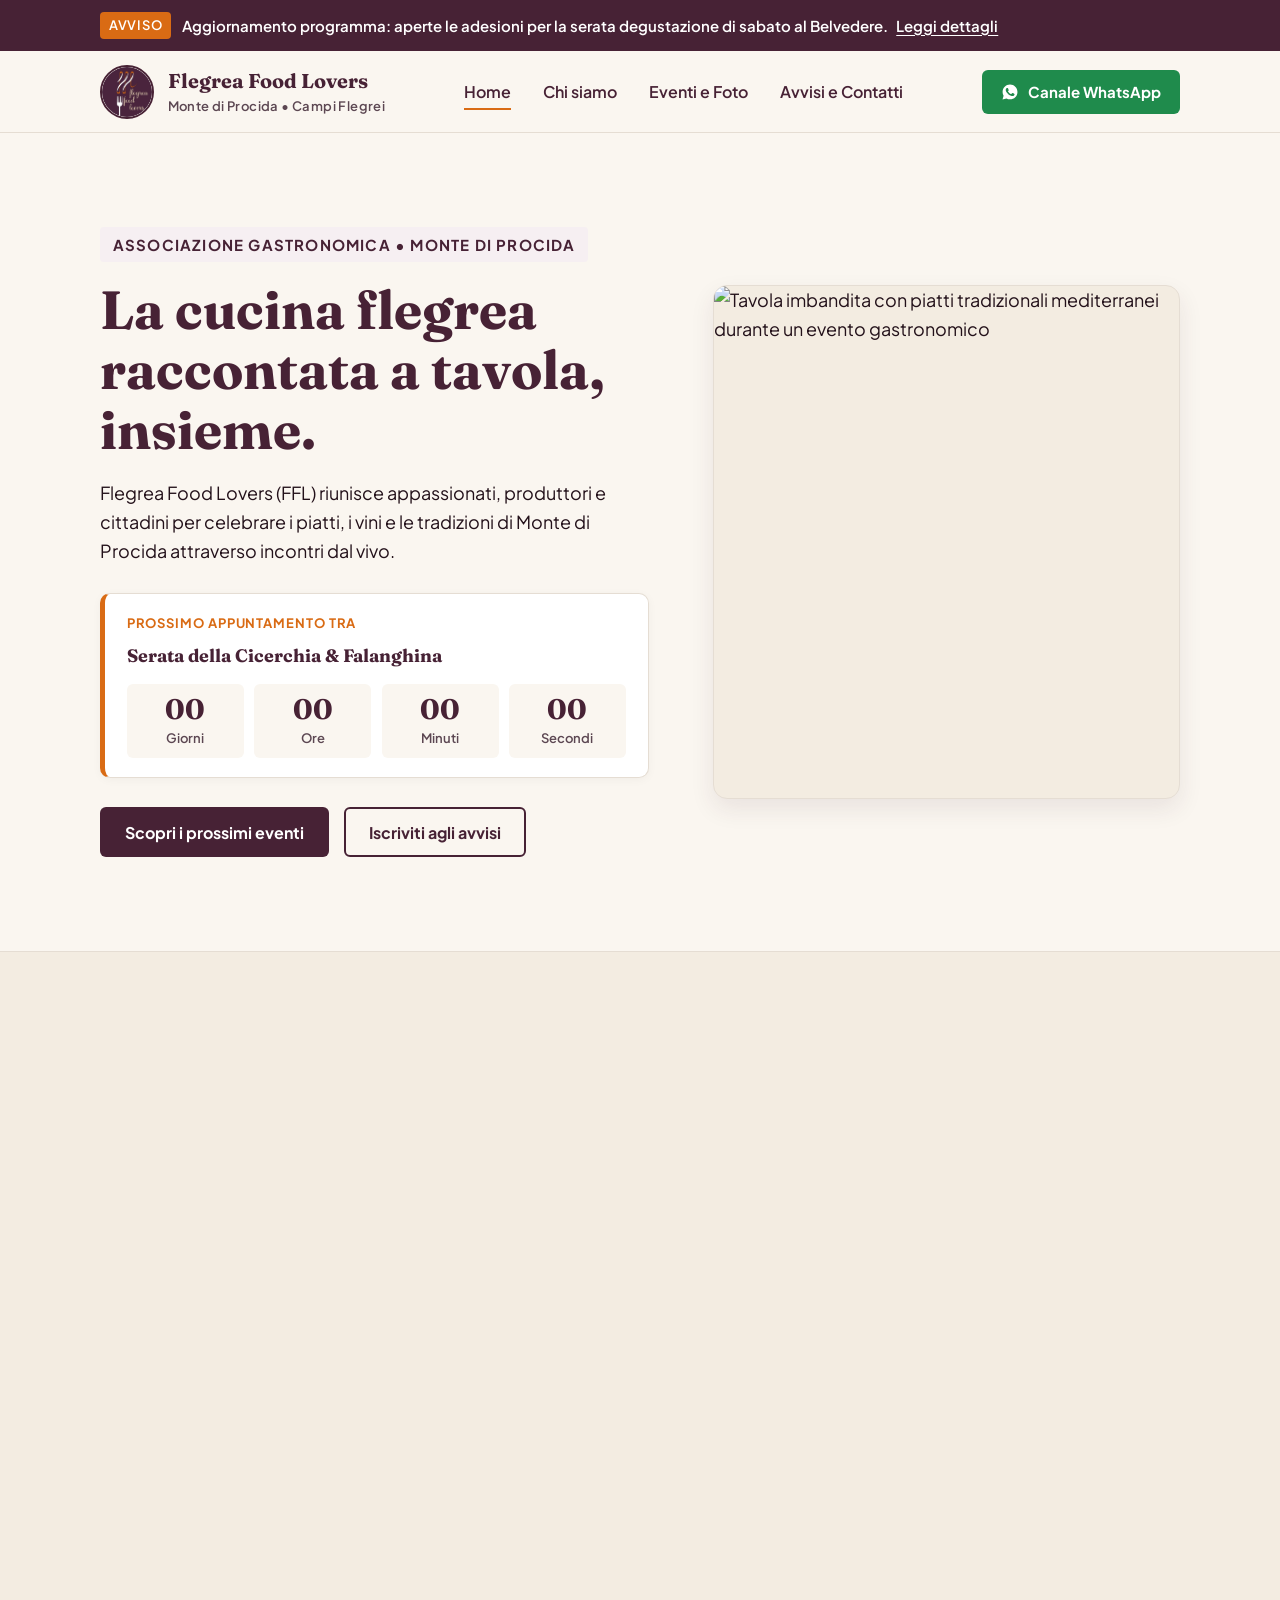
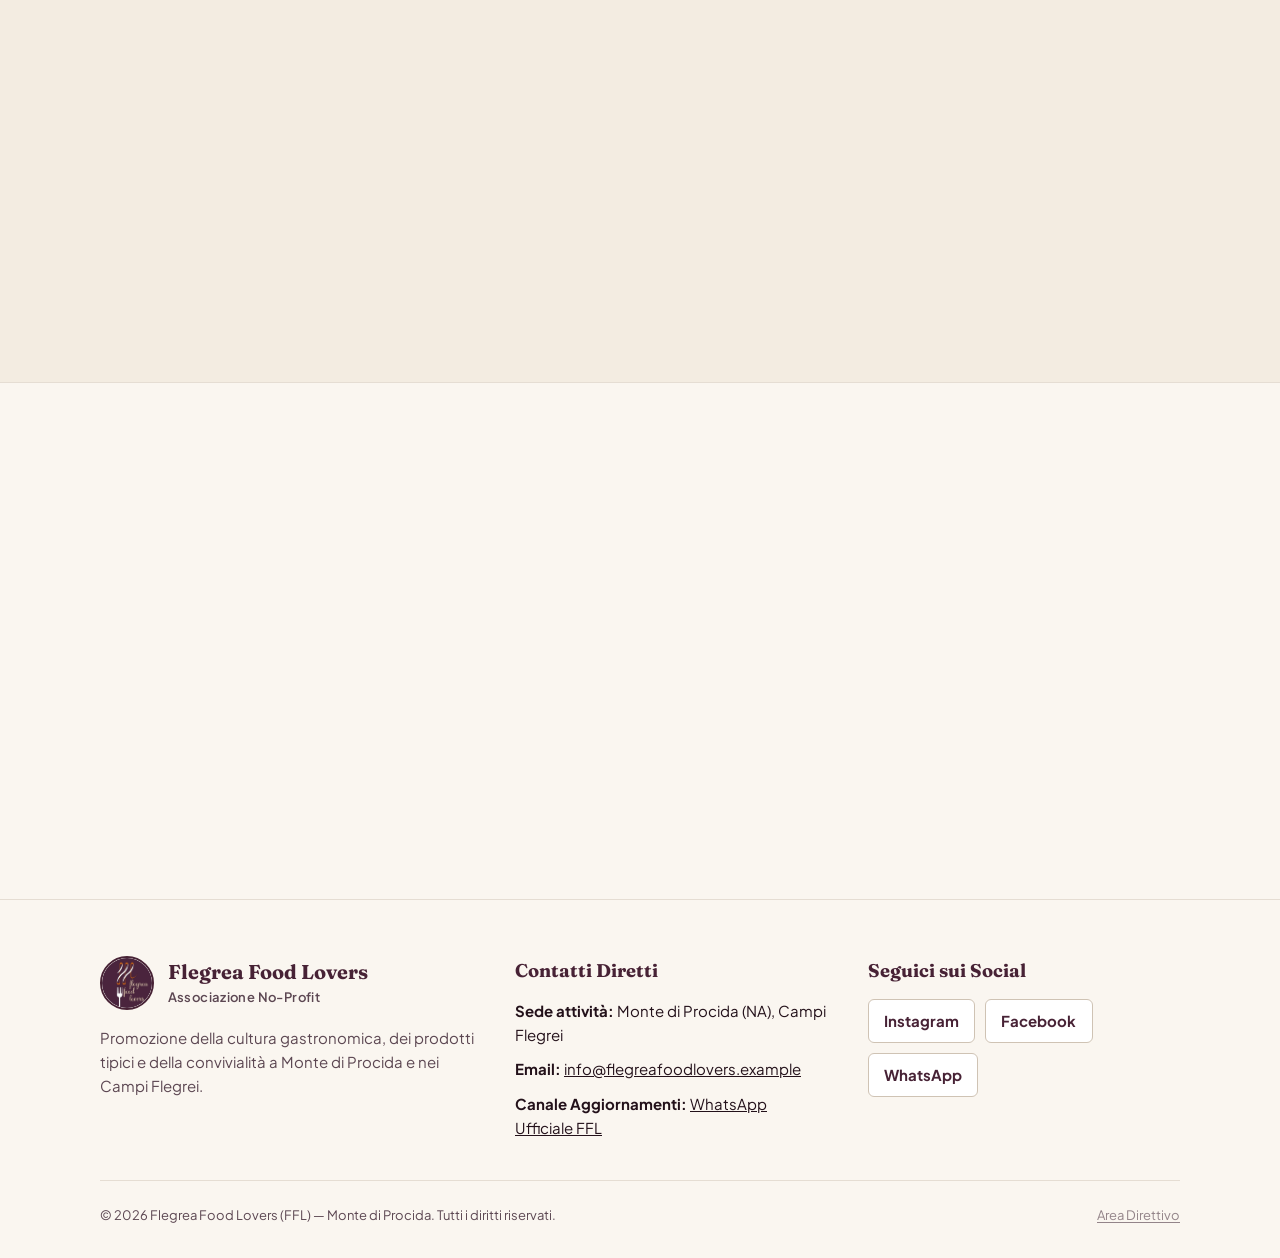
==== index.html @ 1c3123a7 "first commit" ====
<!DOCTYPE html>
<html lang="it">
<head>
  <meta charset="UTF-8">
  <meta name="viewport" content="width=device-width, initial-scale=1.0">
  <title>Flegrea Food Lovers (FFL) — Eventi e Sapori a Monte di Procida</title>
  <meta name="description" content="Associazione culturale e gastronomica Flegrea Food Lovers. Scopri i prossimi eventi, le degustazioni e gli incontri dedicati alla cucina dei Campi Flegrei a Monte di Procida.">

  <!-- Open Graph Meta Tags -->
  <meta property="og:type" content="website">
  <meta property="og:site_name" content="Flegrea Food Lovers">
  <meta property="og:title" content="Flegrea Food Lovers (FFL) — Eventi e Sapori a Monte di Procida">
  <meta property="og:description" content="Associazione culturale e gastronomica Flegrea Food Lovers. Scopri i prossimi eventi, le degustazioni e gli incontri dedicati alla cucina dei Campi Flegrei a Monte di Procida.">
  <meta property="og:image" content="assets/img/logo-ffl.png">

  <!-- Google Fonts: Fraunces (Titoli) + Plus Jakarta Sans (Testi e UI) -->
  <link rel="preconnect" href="https://fonts.googleapis.com">
  <link rel="preconnect" href="https://fonts.gstatic.com" crossorigin>
  <link href="https://fonts.googleapis.com/css2?family=Fraunces:opsz,wght@9..144,600;9..144,700&family=Plus+Jakarta+Sans:wght@400;500;600;700&display=swap" rel="stylesheet">

  <link rel="icon" type="image/png" href="assets/img/logo-ffl.png">
  <link rel="stylesheet" href="css/variables.css">
  <link rel="stylesheet" href="css/style.css">
</head>
<body>

  <!-- 1. BARRA AVVISI URGENTI (Mostrata dinamicamente se presente un avviso urgente) -->
  <div class="urgent-bar" id="urgentBanner" role="region" aria-label="Avviso importante">
    <div class="wrap urgent-bar__inner">
      <div class="urgent-bar__content">
        <span class="urgent-bar__badge">Avviso</span>
        <p id="urgentBannerText">
          Aggiornamento programma: aperte le adesioni per la serata degustazione di sabato al Belvedere.
          <a href="avvisi.html" class="urgent-bar__link">Leggi dettagli</a>
        </p>
      </div>
    </div>
  </div>

  <!-- 2. HEADER PRINCIPALE -->
  <header class="site-header">
    <div class="wrap site-header__inner">
      <a href="index.html" class="brand" aria-label="Torna alla home di Flegrea Food Lovers">
        <img
          src="assets/img/logo-ffl.png"
          alt="Logo Flegrea Food Lovers"
          class="brand__logo"
          onerror="this.style.display='none'"
        >
        <div>
          <span class="brand__name">Flegrea Food Lovers</span>
          <span class="brand__sub">Monte di Procida &bull; Campi Flegrei</span>
        </div>
      </a>

      <nav class="nav-desktop" aria-label="Navigazione principale">
        <a href="index.html" class="nav-link" aria-current="page">Home</a>
        <a href="chi-siamo.html" class="nav-link">Chi siamo</a>
        <a href="eventi.html" class="nav-link">Eventi e Foto</a>
        <a href="avvisi.html" class="nav-link">Avvisi e Contatti</a>
      </nav>

      <div class="header-actions">
        <a
          href="https://whatsapp.com/channel/"
          target="_blank"
          rel="noopener noreferrer"
          class="btn btn--whatsapp btn--sm"
        >
          <svg width="18" height="18" viewBox="0 0 24 24" fill="currentColor" aria-hidden="true">
            <path d="M12.04 2C6.58 2 2.13 6.45 2.13 11.91c0 1.75.46 3.45 1.32 4.95L2.05 22l5.25-1.38c1.45.79 3.08 1.21 4.74 1.21 5.46 0 9.91-4.45 9.91-9.91C21.95 6.45 17.5 2 12.04 2zm5.82 14.01c-.24.68-1.41 1.3-1.95 1.38-.5.08-1.13.11-1.82-.11-.42-.13-.96-.31-1.65-.61-2.9-1.25-4.79-4.17-4.94-4.36-.14-.19-1.18-1.57-1.18-3s.75-2.13 1.01-2.42c.27-.29.58-.36.78-.36.19 0 .39 0 .56.01.18.01.42-.07.66.5.24.58.82 2.01.89 2.15.07.15.12.32.02.51-.1.19-.14.32-.29.49-.14.17-.3.38-.43.51-.14.14-.29.3-.13.58.17.29.74 1.22 1.59 1.98 1.09.97 2.01 1.27 2.3 1.42.29.14.46.12.63-.07.17-.19.72-.84.91-1.13.19-.29.39-.24.65-.14.27.1 1.69.8 1.98.94.29.14.48.22.55.34.07.12.07.69-.17 1.37z"/>
          </svg>
          <span>Canale WhatsApp</span>
        </a>

        <button
          type="button"
          class="menu-toggle"
          id="menuToggle"
          aria-label="Apri menu di navigazione"
          aria-expanded="false"
          aria-controls="mobileDrawer"
        >
          <svg width="24" height="24" viewBox="0 0 24 24" fill="none" stroke="currentColor" stroke-width="2.2" stroke-linecap="round" aria-hidden="true">
            <line x1="4" y1="6" x2="20" y2="6"></line>
            <line x1="4" y1="12" x2="20" y2="12"></line>
            <line x1="4" y1="18" x2="20" y2="18"></line>
          </svg>
        </button>
      </div>
    </div>

    <!-- Menu mobile espandibile -->
    <div class="mobile-drawer" id="mobileDrawer">
      <ul class="mobile-drawer__list">
        <li><a href="index.html" class="mobile-drawer__link">Home</a></li>
        <li><a href="chi-siamo.html" class="mobile-drawer__link">Chi siamo</a></li>
        <li><a href="eventi.html" class="mobile-drawer__link">Eventi e Foto</a></li>
        <li><a href="avvisi.html" class="mobile-drawer__link">Avvisi e Contatti</a></li>
      </ul>
      <a
        href="https://whatsapp.com/channel/"
        target="_blank"
        rel="noopener noreferrer"
        class="btn btn--whatsapp"
        style="width: 100%;"
      >
        <span>Unisciti al Canale WhatsApp</span>
      </a>
    </div>
  </header>

  <main>
    <!-- 3. HERO SECTION (Una sezione per schermata) -->
    <section class="hero">
      <div class="wrap hero__grid">
        <div class="hero-enter">
          <span class="hero__eyebrow">Associazione Gastronomica &bull; Monte di Procida</span>
          <h1 class="hero__title">La cucina flegrea raccontata a tavola, insieme.</h1>
          <p class="hero__lead">
            Flegrea Food Lovers (FFL) riunisce appassionati, produttori e cittadini per celebrare i piatti, i vini e le tradizioni di Monte di Procida attraverso incontri dal vivo.
          </p>

          <!-- Box Countdown Dinamico -->
          <div class="countdown-box" aria-live="polite">
            <div class="countdown-box__header">
              <span class="countdown-box__label">Prossimo appuntamento tra</span>
              <span class="countdown-box__event-name" id="countdownEventTitle">Serata della Cicerchia &amp; Falanghina</span>
            </div>
            <div class="countdown-timer" id="countdownTimer" data-target="2026-12-12T20:00:00">
              <div class="countdown-unit">
                <span class="countdown-unit__value" id="cdDays">00</span>
                <span class="countdown-unit__name">Giorni</span>
              </div>
              <div class="countdown-unit">
                <span class="countdown-unit__value" id="cdHours">00</span>
                <span class="countdown-unit__name">Ore</span>
              </div>
              <div class="countdown-unit">
                <span class="countdown-unit__value" id="cdMinutes">00</span>
                <span class="countdown-unit__name">Minuti</span>
              </div>
              <div class="countdown-unit">
                <span class="countdown-unit__value" id="cdSeconds">00</span>
                <span class="countdown-unit__name">Secondi</span>
              </div>
            </div>
          </div>

          <div class="hero__actions">
            <a href="#prossimi-eventi" class="btn btn--primary">
              <span>Scopri i prossimi eventi</span>
            </a>
            <a href="avvisi.html#newsletter" class="btn btn--secondary">
              <span>Iscriviti agli avvisi</span>
            </a>
          </div>
        </div>

        <div class="hero__media hero-enter">
          <img
            src="https://images.unsplash.com/photo-1555939594-58d7cb561ad1?auto=format&fit=crop&w=1000&q=80"
            alt="Tavola imbandita con piatti tradizionali mediterranei durante un evento gastronomico"
          >
        </div>
      </div>
    </section>

    <!-- 4. PROSSIMI EVENTI (ULTIMI 2 EVENTI) -->
    <section class="section section--alt" id="prossimi-eventi">
      <div class="wrap reveal">
        <div class="section__header">
          <div>
            <h2 class="section__title">Prossimi Eventi in Programma</h2>
            <p class="section__subtitle">
              I prossimi appuntamenti confermati a Monte di Procida. Puoi salvare ogni data direttamente nel tuo calendario.
            </p>
          </div>
          <a href="eventi.html" class="btn btn--secondary btn--sm">
            <span>Vedi tutti gli eventi</span>
          </a>
        </div>

        <div class="events-grid" id="upcomingEventsContainer">
          <!-- Card Evento 1 (Dati demo, poi popolati da Firebase) -->
          <article class="event-card">
            <div class="event-card__media">
              <img
                src="https://images.unsplash.com/photo-1510812431401-41d2bd2722f3?auto=format&fit=crop&w=900&q=80"
                alt="Calici di vino bianco locale durante una degustazione serale"
                loading="lazy"
              >
            </div>
            <div class="event-card__body">
              <div class="event-card__meta">
                <span class="event-badge">Degustazione</span>
                <time class="event-date" datetime="2026-12-12T20:00">Sabato 12 Dicembre &bull; Ore 20:00</time>
              </div>
              <h3 class="event-card__title">Serata della Cicerchia &amp; Falanghina</h3>
              <p class="event-card__location">
                <span>Luogo: Belvedere di Monte di Procida</span>
              </p>
              <p class="event-card__desc">
                Percorso dedicato ai legumi antichi dei Campi Flegrei abbinati ai vini delle cantine locali, con racconto dei produttori del territorio.
              </p>
              <div class="event-card__actions">
                <a
                  href="https://maps.google.com/?q=Belvedere+Monte+di+Procida"
                  target="_blank"
                  rel="noopener noreferrer"
                  class="btn btn--secondary btn--sm"
                >
                  <span>Apri su Google Maps</span>
                </a>
                <button
                  type="button"
                  class="btn btn--primary btn--sm js-download-ics"
                  data-title="Serata della Cicerchia & Falanghina — FFL"
                  data-start="2026-12-12T20:00:00"
                  data-end="2026-12-12T23:30:00"
                  data-location="Belvedere di Monte di Procida"
                  data-desc="Evento gastronomico a cura di Flegrea Food Lovers."
                >
                  <span>Salva nel calendario</span>
                </button>
              </div>
            </div>
          </article>

          <!-- Card Evento 2 -->
          <article class="event-card">
            <div class="event-card__media">
              <img
                src="https://images.unsplash.com/photo-1509440159596-0249088772ff?auto=format&fit=crop&w=900&q=80"
                alt="Pane casereccio appena sfornato e prodotti da forno artigianali"
                loading="lazy"
              >
            </div>
            <div class="event-card__body">
              <div class="event-card__meta">
                <span class="event-badge">Incontro</span>
                <time class="event-date" datetime="2026-12-20T11:00">Domenica 20 Dicembre &bull; Ore 11:00</time>
              </div>
              <h3 class="event-card__title">Passeggiata del Gusto ad Acquamorta</h3>
              <p class="event-card__location">
                <span>Luogo: Marina di Acquamorta, Monte di Procida</span>
              </p>
              <p class="event-card__desc">
                Mattinata sul mare tra pescato locale, pane cafone e dolci della tradizione natalizia flegrea in compagnia dei soci FFL.
              </p>
              <div class="event-card__actions">
                <a
                  href="https://maps.google.com/?q=Marina+di+Acquamorta+Monte+di+Procida"
                  target="_blank"
                  rel="noopener noreferrer"
                  class="btn btn--secondary btn--sm"
                >
                  <span>Apri su Google Maps</span>
                </a>
                <button
                  type="button"
                  class="btn btn--primary btn--sm js-download-ics"
                  data-title="Passeggiata del Gusto ad Acquamorta — FFL"
                  data-start="2026-12-20T11:00:00"
                  data-end="2026-12-20T14:00:00"
                  data-location="Marina di Acquamorta, Monte di Procida"
                  data-desc="Incontro gastronomico sul mare a cura di Flegrea Food Lovers."
                >
                  <span>Salva nel calendario</span>
                </button>
              </div>
            </div>
          </article>
        </div>
      </div>
    </section>

    <!-- 5. FASCIA CONCLUSIVA: SCOPRI CHI SIAMO E UNISCITI AGLI AVVISI -->
    <section class="section">
      <div class="wrap reveal">
        <div style="display: grid; grid-template-columns: repeat(auto-fit, minmax(300px, 1fr)); gap: 2rem; align-items: stretch;">
          <div style="background-color: var(--color-surface); border: 1px solid var(--color-border); border-radius: var(--radius-md); padding: 2.25rem; display: flex; flex-direction: column; justify-content: space-between; box-shadow: var(--shadow-card);">
            <div>
              <span class="hero__eyebrow" style="margin-bottom: 0.75rem;">La Nostra Storia</span>
              <h3 style="font-family: var(--font-serif); font-size: 1.5rem; color: var(--color-primary); margin-bottom: 0.75rem;">
                Chi c'è dietro Flegrea Food Lovers?
              </h3>
              <p style="color: var(--color-text-muted); font-size: var(--text-sm); line-height: 1.6; margin-bottom: 1.5rem;">
                Siamo un gruppo di amici e appassionati nato a Monte di Procida per tutelare e riscoprire le ricette storiche, i vitigni vulcanici e i produttori autentici dei Campi Flegrei.
              </p>
            </div>
            <div>
              <a href="chi-siamo.html" class="btn btn--secondary btn--sm">
                <span>Scopri chi siamo</span>
              </a>
            </div>
          </div>

          <div style="background-color: var(--color-surface-alt); border: 1px solid var(--color-border); border-radius: var(--radius-md); padding: 2.25rem; display: flex; flex-direction: column; justify-content: space-between; box-shadow: var(--shadow-card);">
            <div>
              <span class="hero__eyebrow" style="margin-bottom: 0.75rem;">Comunicazioni Dirette</span>
              <h3 style="font-family: var(--font-serif); font-size: 1.5rem; color: var(--color-primary); margin-bottom: 0.75rem;">
                Non perderti il prossimo incontro
              </h3>
              <p style="color: var(--color-text-muted); font-size: var(--text-sm); line-height: 1.6; margin-bottom: 1.5rem;">
                Iscriviti alle notifiche email o entra nel canale WhatsApp ufficiale per ricevere le locandine, le aperture delle prenotazioni e gli aggiornamenti del direttivo.
              </p>
            </div>
            <div>
              <a href="avvisi.html" class="btn btn--primary btn--sm">
                <span>Vai ad Avvisi e Contatti</span>
              </a>
            </div>
          </div>
        </div>
      </div>
    </section>
  </main>

  <!-- 8. FOOTER E CONTATTI -->
  <footer class="site-footer" id="contatti">
    <div class="wrap">
      <div class="footer-grid">
        <div>
          <div class="brand" style="margin-bottom: 1rem;">
            <img
              src="assets/img/logo-ffl.png"
              alt="Logo Flegrea Food Lovers"
              class="brand__logo"
              onerror="this.style.display='none'"
            >
            <div>
              <span class="brand__name">Flegrea Food Lovers</span>
              <span class="brand__sub">Associazione No-Profit</span>
            </div>
          </div>
          <p style="font-size: var(--text-sm); color: var(--color-text-muted); max-width: 38ch;">
            Promozione della cultura gastronomica, dei prodotti tipici e della convivialità a Monte di Procida e nei Campi Flegrei.
          </p>
        </div>

        <div>
          <h3 class="footer-heading">Contatti Diretti</h3>
          <ul class="footer-list">
            <li><strong>Sede attività:</strong> Monte di Procida (NA), Campi Flegrei</li>
            <li>
              <strong>Email:</strong>
              <a href="mailto:info@flegreafoodlovers.example" style="text-decoration: underline;">
                info@flegreafoodlovers.example
              </a>
            </li>
            <li>
              <strong>Canale Aggiornamenti:</strong>
              <a href="https://whatsapp.com/channel/" target="_blank" rel="noopener noreferrer" style="text-decoration: underline;">
                WhatsApp Ufficiale FFL
              </a>
            </li>
          </ul>
        </div>

        <div>
          <h3 class="footer-heading">Seguici sui Social</h3>
          <div class="footer-social-links">
            <a href="https://www.instagram.com/flegreafoodlovers?knvt=MWwwMmpjY2ZwcXIxMg==" target="_blank" rel="noopener noreferrer" class="social-pill">
              <span>Instagram</span>
            </a>
            <a href="https://www.facebook.com/flegreafoodlovers/" target="_blank" rel="noopener noreferrer" class="social-pill">
              <span>Facebook</span>
            </a>
            <a href="https://whatsapp.com/channel/" target="_blank" rel="noopener noreferrer" class="social-pill">
              <span>WhatsApp</span>
            </a>
          </div>
        </div>
      </div>

      <div class="footer-bottom">
        <p>&copy; 2026 Flegrea Food Lovers (FFL) — Monte di Procida. Tutti i diritti riservati.</p>
        <a href="admin.html" class="admin-quiet-link">Area Direttivo</a>
      </div>
    </div>
  </footer>

  <script type="module" src="js/public.js"></script>
</body>
</html>
---- css/variables.css ----
/* ==========================================================================
   FLEGREA FOOD LOVERS (FFL) — Design Tokens & Palette
   ========================================================================== */

:root {
    /* Colori estratti dal logo FFL */
    --color-bg: #FAF6F0;
    /* Panna caldo — superficie principale */
    --color-surface: #FFFFFF;
    /* Bianco puro — card e moduli */
    --color-surface-alt: #F3ECE1;
    /* Sabbia morbido — sezioni alternate */

    --color-primary: #472235;
    /* Bordeaux / Melanzana scuro — identità FFL */
    --color-primary-hover: #351827;
    /* Bordeaux intenso per hover */
    --color-primary-light: #F6EFF2;
    /* Tinta bordeaux chiarissima per badge */

    --color-accent: #D96B14;
    /* Arancio Terracotta — azioni principali & countdown */
    --color-accent-hover: #B8560B;
    /* Terracotta scuro per hover */
    --color-accent-light: #FDF0E6;
    /* Tinta terracotta tenue */

    --color-whatsapp: #1F8B4C;
    /* Verde WhatsApp ad alto contrasto (WCAG AA) */
    --color-whatsapp-hover: #176D3B;

    /* Testi e Bordi */
    --color-text: #23111A;
    /* Antracite caldo ad altissimo contrasto */
    --color-text-muted: #5C4752;
    /* Testo secondario leggibile */
    --color-border: #E5DDD3;
    /* Bordo sottile naturale */
    --color-border-strong: #CFC3B4;

    /* Tipografia */
    --font-serif: 'Fraunces', Georgia, serif;
    --font-sans: 'Plus Jakarta Sans', -apple-system, BlinkMacSystemFont, sans-serif;

    /* Scala tipografica generosa (ottimizzata per lettura agevole) */
    --text-base: clamp(1.0625rem, 1vw + 0.85rem, 1.125rem);
    /* 17px -> 18px */
    --text-sm: 0.9375rem;
    /* 15px */
    --text-xs: 0.8125rem;
    /* 13px */
    --text-lg: 1.25rem;
    /* 20px */
    --text-h3: clamp(1.35rem, 1.8vw, 1.6rem);
    --text-h2: clamp(1.9rem, 3vw, 2.5rem);
    --text-h1: clamp(2.35rem, 4.2vw, 3.4rem);

    /* Spaziature e Layout */
    --container-max: 1160px;
    --container-pad: clamp(1.25rem, 4vw, 2.5rem);
    --section-pad: clamp(4.5rem, 8vw, 6.75rem);
    --header-height: 82px;

    /* Forme e Ombre */
    --radius-sm: 6px;
    --radius-md: 10px;
    --radius-lg: 14px;
    --shadow-card: 0 2px 10px rgba(35, 17, 26, 0.04);
    --shadow-card-hover: 0 10px 24px rgba(71, 34, 53, 0.09);

    /* Animazioni fluide */
    --ease-out: cubic-bezier(0.22, 1, 0.36, 1);
    --duration-fast: 180ms;
    --duration-base: 320ms;
    --duration-slow: 600ms;
}
---- css/style.css ----
/* ==========================================================================
   FLEGREA FOOD LOVERS (FFL) — Stili Pubblici
   ========================================================================== */

*,
*::before,
*::after {
  box-sizing: border-box;
  margin: 0;
  padding: 0;
}

html {
  scroll-behavior: smooth;
  font-size: 16px;
}

body {
  background-color: var(--color-bg);
  color: var(--color-text);
  font-family: var(--font-sans);
  font-size: var(--text-base);
  line-height: 1.6;
  -webkit-font-smoothing: antialiased;
  overflow-x: hidden;
}

img {
  display: block;
  max-width: 100%;
  height: auto;
}

a {
  color: inherit;
  text-decoration: none;
}

button,
input {
  font: inherit;
  color: inherit;
}

/* Focus visibile per navigazione da tastiera */
:focus-visible {
  outline: 3px solid var(--color-accent);
  outline-offset: 3px;
  border-radius: 4px;
}

/* Contenitore centrale simmetrico */
.wrap {
  width: 100%;
  max-width: var(--container-max);
  margin-inline: auto;
  padding-inline: var(--container-pad);
}

/* ==========================================================================
   1. BARRA AVVISI URGENTI (In cima al sito)
   ========================================================================== */
.urgent-bar {
  background-color: var(--color-primary);
  color: #FFFFFF;
  padding-block: 0.75rem;
  font-size: var(--text-sm);
  font-weight: 600;
}

.urgent-bar[hidden] {
  display: none;
}

.urgent-bar__inner {
  display: flex;
  align-items: center;
  justify-content: space-between;
  gap: 1rem;
}

.urgent-bar__content {
  display: flex;
  align-items: center;
  gap: 0.65rem;
}

.urgent-bar__badge {
  background-color: var(--color-accent);
  color: #FFFFFF;
  font-size: var(--text-xs);
  text-transform: uppercase;
  letter-spacing: 0.06em;
  padding: 0.2rem 0.55rem;
  border-radius: 4px;
  flex-shrink: 0;
}

.urgent-bar__link {
  text-decoration: underline;
  text-underline-offset: 3px;
  margin-left: 0.35rem;
}

/* ==========================================================================
   2. HEADER & NAVIGAZIONE
   ========================================================================== */
.site-header {
  position: sticky;
  top: 0;
  z-index: 100;
  background-color: rgba(250, 246, 240, 0.96);
  backdrop-filter: blur(8px);
  border-bottom: 1px solid var(--color-border);
  height: var(--header-height);
}

.site-header__inner {
  height: 100%;
  display: flex;
  align-items: center;
  justify-content: space-between;
  gap: 1.5rem;
}

.brand {
  display: flex;
  align-items: center;
  gap: 0.85rem;
  flex-shrink: 0;
}

.brand__logo {
  width: 54px;
  height: 54px;
  border-radius: 50%;
  object-fit: cover;
  border: 2px solid var(--color-primary);
}

.brand__name {
  font-family: var(--font-serif);
  font-weight: 700;
  font-size: 1.25rem;
  color: var(--color-primary);
  line-height: 1.15;
}

.brand__sub {
  display: block;
  font-family: var(--font-sans);
  font-size: var(--text-xs);
  font-weight: 600;
  color: var(--color-text-muted);
  letter-spacing: 0.03em;
}

.nav-desktop {
  display: flex;
  align-items: center;
  gap: 2rem;
}

.nav-link {
  position: relative;
  font-weight: 600;
  font-size: 1rem;
  color: var(--color-primary);
  padding-block: 0.35rem;
}

/* Sottolineatura fluida su hover */
.nav-link::after {
  content: "";
  position: absolute;
  left: 0;
  bottom: 0;
  width: 100%;
  height: 2px;
  background-color: var(--color-accent);
  transform: scaleX(0);
  transform-origin: left center;
  transition: transform var(--duration-base) var(--ease-out);
}

.nav-link:hover::after,
.nav-link[aria-current="page"]::after {
  transform: scaleX(1);
}

.header-actions {
  display: flex;
  align-items: center;
  gap: 0.75rem;
}

/* Pulsante Menu Mobile */
.menu-toggle {
  display: none;
  align-items: center;
  justify-content: center;
  width: 48px;
  height: 48px;
  padding: 0;
  background-color: var(--color-surface);
  border: 1.5px solid var(--color-primary);
  border-radius: var(--radius-sm);
  color: var(--color-primary);
  cursor: pointer;
}

.menu-toggle svg {
  display: block;
}

.mobile-drawer {
  display: none;
  background-color: var(--color-surface);
  border-bottom: 1px solid var(--color-border);
  padding: 1.25rem var(--container-pad) 1.75rem;
}

.mobile-drawer.is-open {
  display: block;
}

.mobile-drawer__list {
  list-style: none;
  display: flex;
  flex-direction: column;
  gap: 0.5rem;
  margin-bottom: 1.25rem;
}

.mobile-drawer__link {
  display: flex;
  align-items: center;
  min-height: 48px;
  padding-inline: 0.75rem;
  font-size: 1.125rem;
  font-weight: 700;
  color: var(--color-primary);
  border-radius: var(--radius-sm);
}

.mobile-drawer__link:hover {
  background-color: var(--color-primary-light);
}

/* ==========================================================================
   3. SISTEMA PULSANTI UNIFICATO (Tattili e ad alta accessibilità)
   ========================================================================== */
.btn {
  display: inline-flex;
  align-items: center;
  justify-content: center;
  gap: 0.6rem;
  min-height: 50px;
  padding: 0.75rem 1.45rem;
  border-radius: var(--radius-sm);
  font-weight: 700;
  font-size: 1rem;
  line-height: 1.2;
  border: 2px solid transparent;
  cursor: pointer;
  transition:
    background-color var(--duration-fast) ease,
    border-color var(--duration-fast) ease,
    transform var(--duration-fast) var(--ease-out);
}

.btn:active {
  transform: scale(0.98);
}

.btn--primary {
  background-color: var(--color-primary);
  color: #FFFFFF;
}

.btn--primary:hover {
  background-color: var(--color-primary-hover);
}

.btn--secondary {
  background-color: transparent;
  border-color: var(--color-primary);
  color: var(--color-primary);
}

.btn--secondary:hover {
  background-color: var(--color-primary);
  color: #FFFFFF;
}

.btn--whatsapp {
  background-color: var(--color-whatsapp);
  color: #FFFFFF;
}

.btn--whatsapp:hover {
  background-color: var(--color-whatsapp-hover);
}

.btn--sm {
  min-height: 44px;
  padding: 0.55rem 1.05rem;
  font-size: var(--text-sm);
}

/* ==========================================================================
   4. HERO SECTION (Prima schermata dedicata)
   ========================================================================== */
.hero {
  min-height: calc(100svh - var(--header-height));
  display: flex;
  align-items: center;
  padding-block: clamp(2.5rem, 5vw, 4rem);
}

.hero__grid {
  display: grid;
  grid-template-columns: 1.08fr 0.92fr;
  align-items: center;
  gap: clamp(2rem, 5vw, 4rem);
}

.hero__eyebrow {
  display: inline-block;
  font-size: var(--text-sm);
  font-weight: 700;
  text-transform: uppercase;
  letter-spacing: 0.08em;
  color: var(--color-primary);
  background-color: var(--color-primary-light);
  padding: 0.35rem 0.8rem;
  border-radius: 4px;
  margin-bottom: 1.1rem;
}

.hero__title {
  font-family: var(--font-serif);
  font-size: var(--text-h1);
  font-weight: 700;
  line-height: 1.12;
  color: var(--color-primary);
  margin-bottom: 1.15rem;
}

.hero__lead {
  color: var(--color-text);
  max-width: 54ch;
  margin-bottom: 1.75rem;
}

/* Box Countdown Prossimo Evento */
.countdown-box {
  background-color: var(--color-surface);
  border: 1.5px solid var(--color-border);
  border-left: 5px solid var(--color-accent);
  border-radius: var(--radius-md);
  padding: 1.15rem 1.35rem;
  margin-bottom: 1.85rem;
  box-shadow: var(--shadow-card);
}

.countdown-box__header {
  display: flex;
  flex-wrap: wrap;
  align-items: baseline;
  justify-content: space-between;
  gap: 0.5rem;
  margin-bottom: 0.85rem;
}

.countdown-box__label {
  font-size: var(--text-xs);
  font-weight: 700;
  text-transform: uppercase;
  letter-spacing: 0.07em;
  color: var(--color-accent);
}

.countdown-box__event-name {
  font-family: var(--font-serif);
  font-weight: 700;
  font-size: 1.125rem;
  color: var(--color-primary);
}

.countdown-timer {
  display: grid;
  grid-template-columns: repeat(4, 1fr);
  gap: 0.65rem;
}

.countdown-unit {
  background-color: var(--color-bg);
  border-radius: var(--radius-sm);
  padding: 0.6rem 0.4rem;
  text-align: center;
}

.countdown-unit__value {
  display: block;
  font-family: var(--font-serif);
  font-size: clamp(1.4rem, 2.2vw, 1.85rem);
  font-weight: 700;
  line-height: 1.1;
  color: var(--color-primary);
  font-variant-numeric: tabular-nums;
}

.countdown-unit__name {
  display: block;
  font-size: var(--text-xs);
  font-weight: 600;
  color: var(--color-text-muted);
  margin-top: 0.2rem;
}

.hero__actions {
  display: flex;
  flex-wrap: wrap;
  gap: 0.9rem;
}

/* Cornice foto Hero (nessuna didascalia sotto l'immagine) */
.hero__media {
  position: relative;
  border-radius: var(--radius-lg);
  overflow: hidden;
  aspect-ratio: 4 / 4.4;
  background-color: var(--color-surface-alt);
  border: 1px solid var(--color-border);
  box-shadow: var(--shadow-card-hover);
}

.hero__media img {
  width: 100%;
  height: 100%;
  object-fit: cover;
  transition: transform var(--duration-slow) var(--ease-out);
}

.hero__media:hover img {
  transform: scale(1.025);
}

/* Animazione singola di ingresso al caricamento */
.hero-enter {
  animation: heroFadeUp var(--duration-slow) var(--ease-out) both;
}

@keyframes heroFadeUp {
  from {
    opacity: 0;
    transform: translateY(14px);
  }
  to {
    opacity: 1;
    transform: translateY(0);
  }
}

/* ==========================================================================
   5. STRUTTURA SEZIONI STANDARD
   ========================================================================== */
.section {
  padding-block: var(--section-pad);
  border-top: 1px solid var(--color-border);
}

.section--alt {
  background-color: var(--color-surface-alt);
}

.section--brand {
  background-color: var(--color-primary);
  color: #FFFFFF;
  border-top: none;
}

.section__header {
  display: flex;
  flex-wrap: wrap;
  align-items: flex-end;
  justify-content: space-between;
  gap: 1rem;
  margin-bottom: clamp(2rem, 4vw, 3rem);
}

.section__title {
  font-family: var(--font-serif);
  font-size: var(--text-h2);
  font-weight: 700;
  line-height: 1.18;
  color: var(--color-primary);
}

.section--brand .section__title {
  color: #FFFFFF;
}

.section__subtitle {
  color: var(--color-text-muted);
  max-width: 58ch;
  margin-top: 0.5rem;
}

/* Rivelazione allo scroll */
.reveal {
  opacity: 0;
  transform: translateY(16px);
  transition:
    opacity var(--duration-slow) var(--ease-out),
    transform var(--duration-slow) var(--ease-out);
}

.reveal.is-visible {
  opacity: 1;
  transform: translateY(0);
}

/* ==========================================================================
   5.1 SEZIONE CHI SIAMO
   ========================================================================== */
.about-photo-frame {
  position: relative;
  border-radius: var(--radius-lg);
  overflow: hidden;
  aspect-ratio: 16 / 9;
  background-color: var(--color-surface-alt);
  border: 1px solid var(--color-border);
  box-shadow: var(--shadow-card);
}

.about-photo-frame img {
  width: 100%;
  height: 100%;
  object-fit: cover;
  transition: transform var(--duration-slow) var(--ease-out);
}

.about-photo-frame:hover img {
  transform: scale(1.02);
}

.about-story {
  max-width: 68ch;
  margin-inline: auto;
  margin-top: 2rem;
  display: flex;
  flex-direction: column;
  gap: 1.15rem;
  font-size: var(--text-base);
  color: var(--color-text);
  line-height: 1.7;
}

.about-pillars {
  display: grid;
  grid-template-columns: repeat(3, 1fr);
  gap: 1.5rem;
  margin-top: 3rem;
}

.about-pillar-card {
  background-color: var(--color-surface);
  border: 1px solid var(--color-border);
  border-radius: var(--radius-md);
  padding: 1.5rem;
  box-shadow: var(--shadow-card);
  transition: transform var(--duration-base) var(--ease-out), box-shadow var(--duration-base) var(--ease-out);
}

.about-pillar-card:hover {
  transform: translateY(-2px);
  box-shadow: var(--shadow-card-hover);
}

.about-pillar-card__title {
  font-family: var(--font-serif);
  font-size: 1.25rem;
  font-weight: 700;
  color: var(--color-primary);
  margin-bottom: 0.65rem;
}

.about-pillar-card__desc {
  font-size: var(--text-sm);
  color: var(--color-text-muted);
  line-height: 1.55;
}

/* ==========================================================================
   6. GRIGLIA PROSSIMI EVENTI
   ========================================================================== */
.events-grid {
  display: grid;
  grid-template-columns: repeat(2, 1fr);
  gap: 1.75rem;
}

.event-card {
  background-color: var(--color-surface);
  border: 1px solid var(--color-border);
  border-radius: var(--radius-md);
  overflow: hidden;
  display: flex;
  flex-direction: column;
  box-shadow: var(--shadow-card);
  transition:
    transform var(--duration-base) var(--ease-out),
    box-shadow var(--duration-base) var(--ease-out),
    border-color var(--duration-base) ease;
}

.event-card:hover {
  transform: translateY(-2px);
  box-shadow: var(--shadow-card-hover);
  border-color: var(--color-border-strong);
}

.event-card__media {
  aspect-ratio: 16 / 10;
  overflow: hidden;
  background-color: var(--color-surface-alt);
}

.event-card__media img {
  width: 100%;
  height: 100%;
  object-fit: cover;
  transition: transform var(--duration-slow) var(--ease-out);
}

.event-card:hover .event-card__media img {
  transform: scale(1.025);
}

.event-card__body {
  padding: 1.5rem;
  display: flex;
  flex-direction: column;
  flex: 1;
}

.event-card__meta {
  display: flex;
  flex-wrap: wrap;
  align-items: center;
  gap: 0.65rem;
  margin-bottom: 0.75rem;
}

.event-badge {
  background-color: var(--color-accent-light);
  color: var(--color-accent-hover);
  font-size: var(--text-xs);
  font-weight: 700;
  padding: 0.25rem 0.65rem;
  border-radius: 4px;
}

.event-date {
  font-size: var(--text-sm);
  font-weight: 700;
  color: var(--color-primary);
}

.event-card__title {
  font-family: var(--font-serif);
  font-size: var(--text-h3);
  font-weight: 700;
  line-height: 1.25;
  color: var(--color-primary);
  margin-bottom: 0.6rem;
}

.event-card__location {
  display: flex;
  align-items: center;
  gap: 0.45rem;
  font-size: var(--text-sm);
  font-weight: 600;
  color: var(--color-text-muted);
  margin-bottom: 0.85rem;
}

.event-card__desc {
  color: var(--color-text);
  margin-bottom: 1.5rem;
  flex: 1;
}

.event-card__actions {
  display: flex;
  flex-wrap: wrap;
  gap: 0.75rem;
  padding-top: 1rem;
  border-top: 1px solid var(--color-border);
}

/* ==========================================================================
   7. BACHECA AVVISI & CANALE WHATSAPP
   ========================================================================== */
.comm-grid {
  display: grid;
  grid-template-columns: 1.2fr 0.8fr;
  gap: 2rem;
  align-items: start;
}

.notices-list {
  display: flex;
  flex-direction: column;
  gap: 1rem;
}

.notice-item {
  background-color: var(--color-surface);
  border: 1px solid var(--color-border);
  border-radius: var(--radius-md);
  padding: 1.35rem 1.5rem;
  box-shadow: var(--shadow-card);
}

.notice-item--urgent {
  border-left: 5px solid var(--color-accent);
}

.notice-item__top {
  display: flex;
  align-items: center;
  justify-content: space-between;
  gap: 0.75rem;
  margin-bottom: 0.45rem;
}

.notice-item__date {
  font-size: var(--text-xs);
  font-weight: 700;
  color: var(--color-text-muted);
  text-transform: uppercase;
  letter-spacing: 0.05em;
}

.notice-item__title {
  font-family: var(--font-serif);
  font-size: 1.25rem;
  font-weight: 700;
  color: var(--color-primary);
  margin-bottom: 0.4rem;
}

/* Card Canale WhatsApp */
.whatsapp-card {
  background-color: var(--color-surface);
  border: 1.5px solid var(--color-border);
  border-radius: var(--radius-md);
  padding: 1.85rem;
  box-shadow: var(--shadow-card);
}

.whatsapp-card__icon {
  width: 52px;
  height: 52px;
  border-radius: var(--radius-md);
  background-color: #E8F7EE;
  color: var(--color-whatsapp);
  display: flex;
  align-items: center;
  justify-content: center;
  margin-bottom: 1.15rem;
}

.whatsapp-card__title {
  font-family: var(--font-serif);
  font-size: var(--text-h3);
  font-weight: 700;
  color: var(--color-primary);
  margin-bottom: 0.65rem;
}

.whatsapp-card__text {
  color: var(--color-text);
  margin-bottom: 1.5rem;
}

/* ==========================================================================
   8. ANTEPRIMA GALLERIA EVENTI PASSATI (Zero didascalie sotto le foto)
   ========================================================================== */
.gallery-preview {
  display: grid;
  grid-template-columns: repeat(4, 1fr);
  gap: 1rem;
  margin-bottom: 2rem;
}

.gallery-tile {
  border-radius: var(--radius-md);
  overflow: hidden;
  aspect-ratio: 1 / 1;
  background-color: var(--color-surface-alt);
  border: 1px solid var(--color-border);
}

.gallery-tile img {
  width: 100%;
  height: 100%;
  object-fit: cover;
  transition: transform var(--duration-slow) var(--ease-out);
}

.gallery-tile:hover img {
  transform: scale(1.03);
}

/* ==========================================================================
   9. NEWSLETTER EMAIL (Fascia Bordeaux FFL)
   ========================================================================== */
.newsletter-grid {
  display: grid;
  grid-template-columns: 1fr 1fr;
  gap: 2.5rem;
  align-items: center;
}

.newsletter__text {
  color: rgba(255, 255, 255, 0.9);
  margin-top: 0.75rem;
  max-width: 48ch;
}

.newsletter-form {
  background-color: var(--color-surface);
  color: var(--color-text);
  padding: 1.75rem;
  border-radius: var(--radius-md);
  display: flex;
  flex-direction: column;
  gap: 1rem;
}

.form-field {
  display: flex;
  flex-direction: column;
  gap: 0.35rem;
}

.form-label {
  font-size: var(--text-sm);
  font-weight: 700;
  color: var(--color-primary);
}

.form-input {
  min-height: 48px;
  padding: 0.65rem 0.95rem;
  border: 1.5px solid var(--color-border-strong);
  border-radius: var(--radius-sm);
  background-color: var(--color-bg);
  font-size: 1rem;
}

.form-input:focus {
  border-color: var(--color-primary);
  background-color: #FFFFFF;
}

.form-checkbox {
  display: flex;
  align-items: flex-start;
  gap: 0.65rem;
  font-size: var(--text-sm);
  color: var(--color-text-muted);
  cursor: pointer;
}

.form-checkbox input {
  width: 20px;
  height: 20px;
  margin-top: 0.15rem;
  accent-color: var(--color-primary);
  flex-shrink: 0;
}

/* Campo honeypot invisibile anti-spam */
.hp-field {
  position: absolute;
  left: -9999px;
  width: 1px;
  height: 1px;
  overflow: hidden;
}

.form-feedback {
  font-size: var(--text-sm);
  font-weight: 700;
  padding: 0.75rem 1rem;
  border-radius: var(--radius-sm);
  display: none;
}

.form-feedback.is-success {
  display: block;
  background-color: #E8F7EE;
  color: #145A32;
}

.form-feedback.is-error {
  display: block;
  background-color: #FDEDEC;
  color: #922B21;
}

/* ==========================================================================
   10. FOOTER & CONTATTI
   ========================================================================== */
.site-footer {
  background-color: var(--color-bg);
  border-top: 1px solid var(--color-border);
  padding-block: 3.5rem 2rem;
}

.footer-grid {
  display: grid;
  grid-template-columns: 1.2fr 1fr 1fr;
  gap: 2.5rem;
  padding-bottom: 2.5rem;
  border-bottom: 1px solid var(--color-border);
}

.footer-heading {
  font-family: var(--font-serif);
  font-size: 1.15rem;
  font-weight: 700;
  color: var(--color-primary);
  margin-bottom: 0.85rem;
}

.footer-list {
  list-style: none;
  display: flex;
  flex-direction: column;
  gap: 0.65rem;
  font-size: var(--text-sm);
}

.footer-social-links {
  display: flex;
  flex-wrap: wrap;
  gap: 0.65rem;
}

.social-pill {
  display: inline-flex;
  align-items: center;
  gap: 0.45rem;
  min-height: 44px;
  padding: 0.5rem 0.95rem;
  background-color: var(--color-surface);
  border: 1.5px solid var(--color-border-strong);
  border-radius: var(--radius-sm);
  font-size: var(--text-sm);
  font-weight: 700;
  color: var(--color-primary);
  transition: background-color var(--duration-fast) ease, color var(--duration-fast) ease;
}

.social-pill:hover {
  background-color: var(--color-primary);
  border-color: var(--color-primary);
  color: #FFFFFF;
}

.footer-bottom {
  padding-top: 1.5rem;
  display: flex;
  flex-wrap: wrap;
  align-items: center;
  justify-content: space-between;
  gap: 1rem;
  font-size: var(--text-xs);
  color: var(--color-text-muted);
}

.admin-quiet-link {
  opacity: 0.65;
  text-decoration: underline;
  text-underline-offset: 2px;
}

.admin-quiet-link:hover {
  opacity: 1;
}

/* ==========================================================================
   11. RESPONSIVE (Tablet 768px & Mobile 390px)
   ========================================================================== */
@media (max-width: 960px) {
  .hero__grid,
  .comm-grid,
  .newsletter-grid {
    grid-template-columns: 1fr;
  }

  .hero {
    min-height: auto;
  }

  .hero__media {
    aspect-ratio: 16 / 10;
  }

  .footer-grid {
    grid-template-columns: 1fr 1fr;
  }
}

@media (max-width: 768px) {
  .nav-desktop,
  .header-actions .btn--whatsapp {
    display: none;
  }

  .menu-toggle {
    display: inline-flex;
  }

  .about-pillars {
    grid-template-columns: 1fr;
  }

  .events-grid {
    grid-template-columns: 1fr;
  }

  .gallery-preview {
    grid-template-columns: repeat(2, 1fr);
  }

  .footer-grid {
    grid-template-columns: 1fr;
  }

  .hero__actions .btn,
  .event-card__actions .btn {
    width: 100%;
  }
}

/* Rispetto delle preferenze utente per riduzione animazioni */
@media (prefers-reduced-motion: reduce) {
  html {
    scroll-behavior: auto;
  }

  *,
  *::before,
  *::after {
    animation-duration: 0.01ms !important;
    animation-iteration-count: 1 !important;
    transition-duration: 0.01ms !important;
  }

  .reveal {
    opacity: 1;
    transform: none;
  }
}

/* ==========================================================================
   12. PAGINA EVENTI, ARCHIVIO PASSATO & LIGHTBOX
   ========================================================================== */
.page-intro {
  padding-block: clamp(2.5rem, 5vw, 4rem);
}

.page-intro__title {
  font-family: var(--font-serif);
  font-size: var(--text-h1);
  font-weight: 700;
  line-height: 1.14;
  color: var(--color-primary);
  max-width: 22ch;
  margin-bottom: 1rem;
}

.page-intro__lead {
  color: var(--color-text);
  max-width: 58ch;
  margin-bottom: 1.5rem;
}

.page-intro__jump {
  display: flex;
  flex-wrap: wrap;
  gap: 0.75rem;
}

/* Barra Filtri Categoria */
.filter-bar {
  display: flex;
  flex-wrap: wrap;
  gap: 0.5rem;
}

.filter-pill {
  min-height: 44px;
  padding: 0.5rem 1rem;
  border-radius: var(--radius-sm);
  background-color: var(--color-surface);
  border: 1.5px solid var(--color-border-strong);
  font-size: var(--text-sm);
  font-weight: 700;
  color: var(--color-primary);
  cursor: pointer;
  transition:
    background-color var(--duration-fast) ease,
    color var(--duration-fast) ease,
    border-color var(--duration-fast) ease;
}

.filter-pill:hover {
  border-color: var(--color-primary);
}

.filter-pill.is-active {
  background-color: var(--color-primary);
  border-color: var(--color-primary);
  color: #FFFFFF;
}

/* Archivio Eventi Passati */
.past-events-stack {
  display: flex;
  flex-direction: column;
  gap: 2.5rem;
}

.past-event-block {
  background-color: var(--color-surface);
  border: 1px solid var(--color-border);
  border-radius: var(--radius-md);
  padding: clamp(1.35rem, 3vw, 2.25rem);
  box-shadow: var(--shadow-card);
}

.past-event-block__header {
  margin-bottom: 1.5rem;
  max-width: 68ch;
}

.past-event-block__meta {
  display: flex;
  flex-wrap: wrap;
  align-items: center;
  gap: 0.75rem;
  margin-bottom: 0.5rem;
}

.past-event-block__title {
  font-family: var(--font-serif);
  font-size: var(--text-h3);
  font-weight: 700;
  color: var(--color-primary);
  margin-bottom: 0.55rem;
}

.past-event-block__summary {
  color: var(--color-text);
}

.past-gallery-grid {
  display: grid;
  grid-template-columns: repeat(4, 1fr);
  gap: 0.85rem;
}

.photo-thumb-btn {
  display: block;
  width: 100%;
  aspect-ratio: 4 / 3;
  border-radius: var(--radius-sm);
  overflow: hidden;
  border: 1px solid var(--color-border);
  background-color: var(--color-surface-alt);
  padding: 0;
  cursor: pointer;
}

.photo-thumb-btn img {
  width: 100%;
  height: 100%;
  object-fit: cover;
  transition: transform var(--duration-slow) var(--ease-out);
}

.photo-thumb-btn:hover img {
  transform: scale(1.03);
}

/* Lightbox a Schermo Intero */
.lightbox {
  position: fixed;
  inset: 0;
  z-index: 999;
  background-color: rgba(24, 11, 18, 0.96);
  display: flex;
  flex-direction: column;
  justify-content: space-between;
  padding: 1rem var(--container-pad) 1.35rem;
}

.lightbox[hidden] {
  display: none;
}

.lightbox__topbar {
  display: flex;
  align-items: center;
  justify-content: space-between;
  gap: 1rem;
  color: #FFFFFF;
}

.lightbox__counter {
  font-size: 1rem;
  font-weight: 700;
}

.lightbox__close {
  display: inline-flex;
  align-items: center;
  gap: 0.5rem;
  min-height: 48px;
  padding-inline: 1.15rem;
  background-color: var(--color-surface);
  color: var(--color-primary);
  border: none;
  border-radius: var(--radius-sm);
  font-weight: 700;
  cursor: pointer;
}

.lightbox__stage {
  flex: 1;
  display: flex;
  align-items: center;
  justify-content: center;
  min-height: 0;
  padding-block: 1rem;
}

.lightbox__img {
  max-width: 100%;
  max-height: 100%;
  width: auto;
  height: auto;
  border-radius: var(--radius-sm);
  object-fit: contain;
}

.lightbox__controls {
  display: flex;
  justify-content: center;
  gap: 1rem;
}

.lightbox__nav-btn {
  min-width: 150px;
}

.lightbox__controls .btn--secondary {
  background-color: var(--color-surface);
  border-color: var(--color-surface);
  color: var(--color-primary);
}

/* Pulsante "Torna su" (Back to top) */
.back-to-top {
  position: fixed;
  bottom: 1.25rem;
  right: 1.25rem;
  width: 48px;
  height: 48px;
  border-radius: 50%;
  background-color: var(--color-primary);
  color: #FFFFFF;
  border: 2px solid rgba(255, 255, 255, 0.4);
  box-shadow: 0 4px 14px rgba(71, 34, 53, 0.35);
  display: flex;
  align-items: center;
  justify-content: center;
  cursor: pointer;
  z-index: 90;
  transition:
    background-color var(--duration-fast) ease,
    transform var(--duration-fast) var(--ease-out),
    opacity var(--duration-fast) ease;
}

.back-to-top:hover {
  background-color: var(--color-primary-hover);
  transform: translateY(-3px);
}

.back-to-top:active {
  transform: scale(0.95);
}

.back-to-top[hidden] {
  display: none !important;
}

@media (max-width: 768px) {
  .past-gallery-grid {
    grid-template-columns: repeat(2, 1fr);
  }

  .lightbox__controls {
    display: grid;
    grid-template-columns: 1fr 1fr;
  }

  .lightbox__nav-btn {
    min-width: 0;
    width: 100%;
  }
}
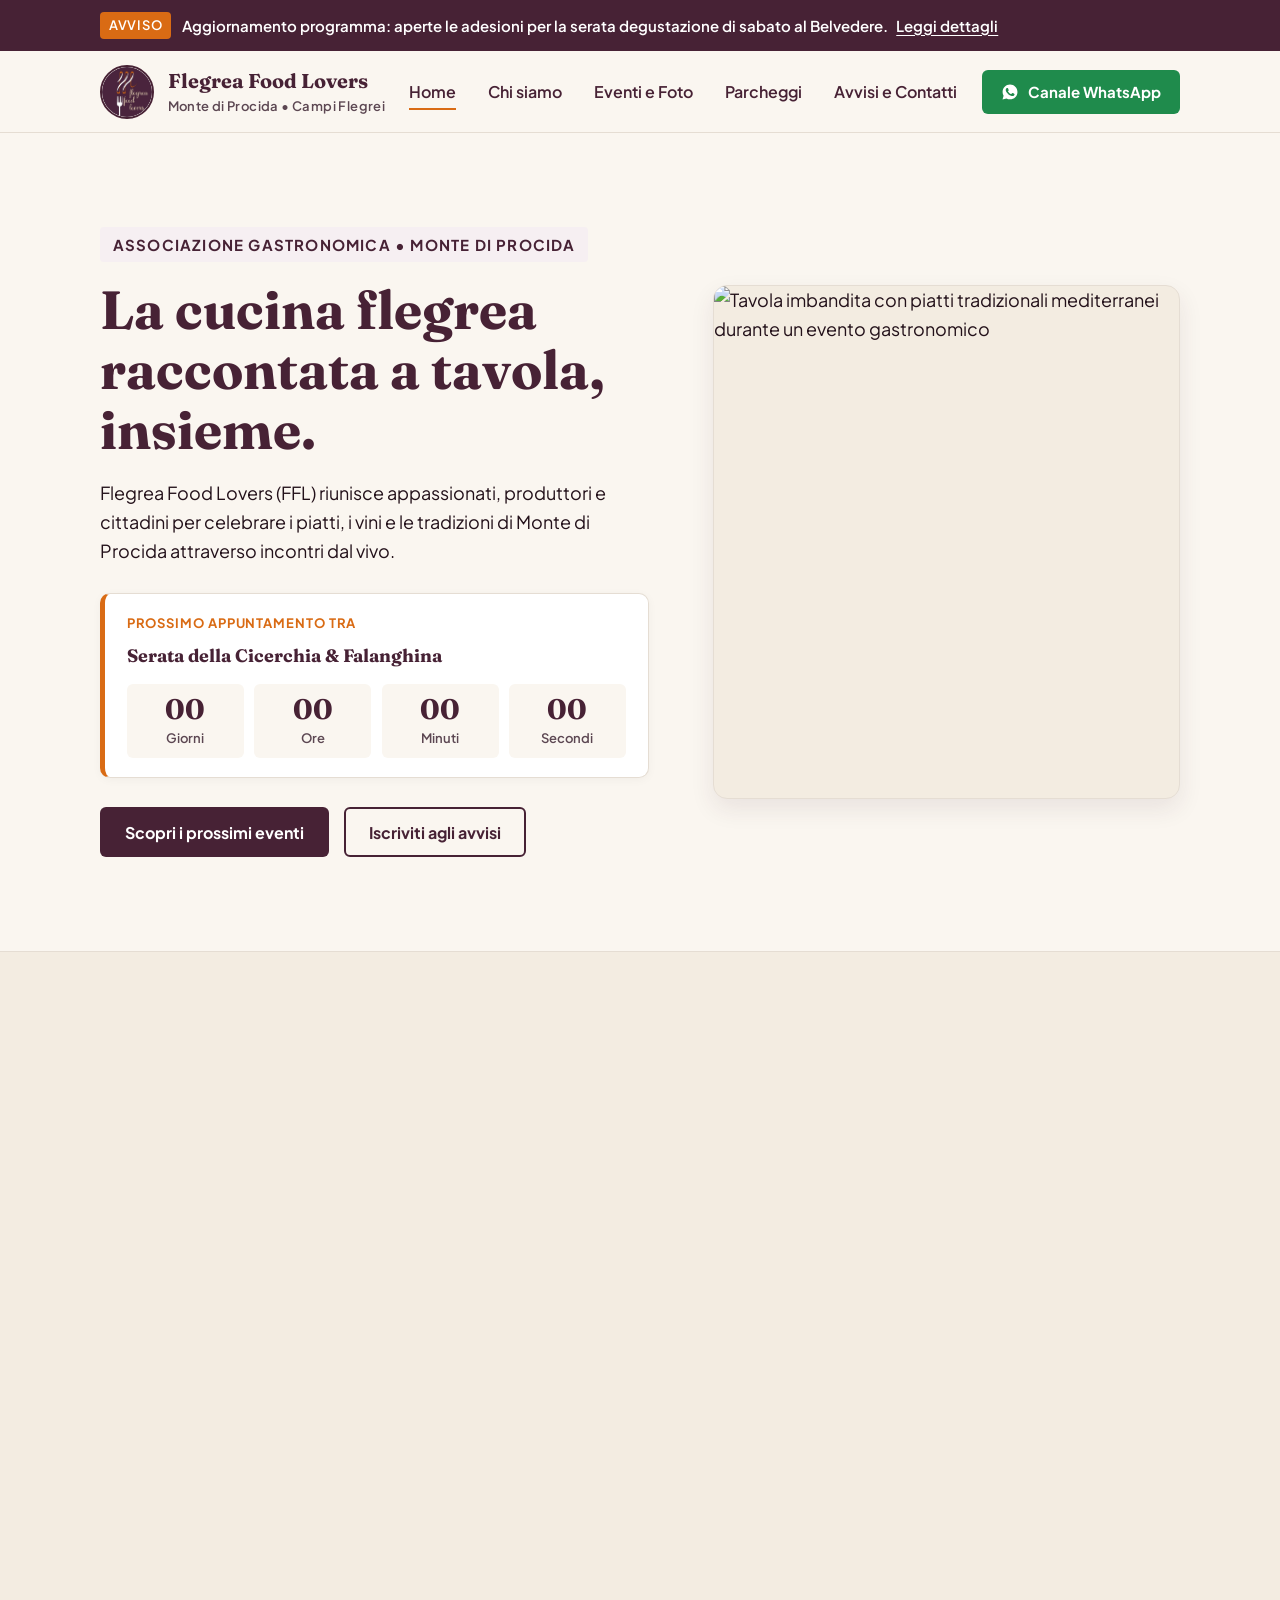
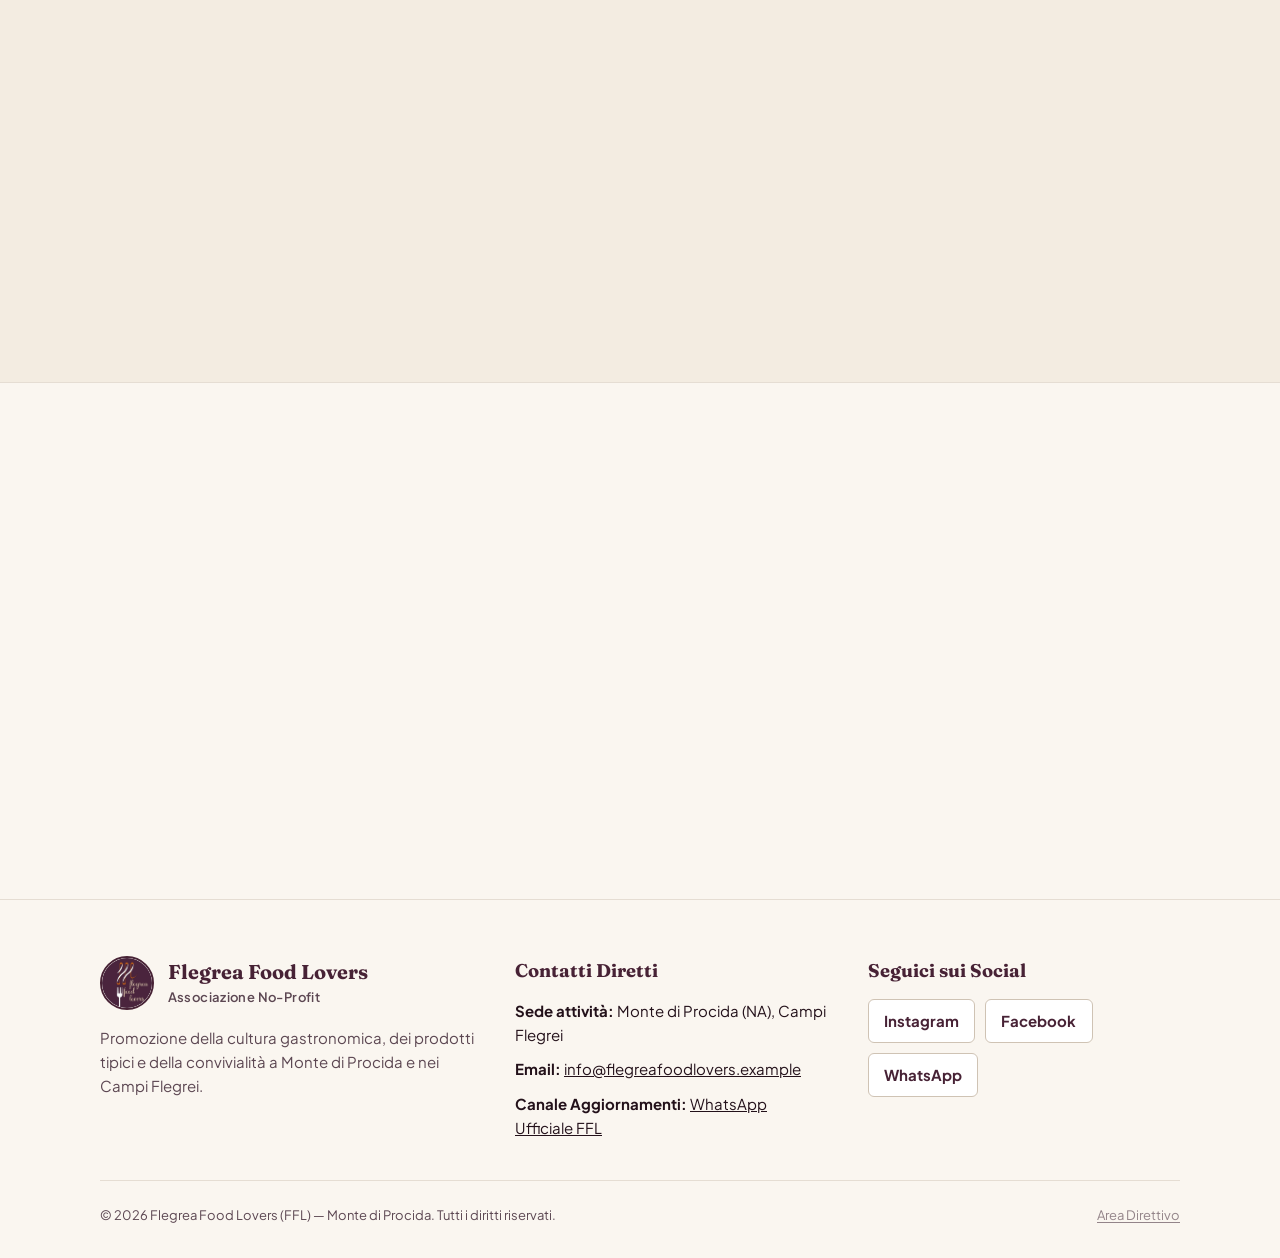
==== commit e6051302: ", jnl" ====
--- a/index.html
+++ b/index.html
@@ -57,6 +57,7 @@
         <a href="index.html" class="nav-link" aria-current="page">Home</a>
         <a href="chi-siamo.html" class="nav-link">Chi siamo</a>
         <a href="eventi.html" class="nav-link">Eventi e Foto</a>
+        <a href="parcheggi.html" class="nav-link">Parcheggi</a>
         <a href="avvisi.html" class="nav-link">Avvisi e Contatti</a>
       </nav>
 
@@ -96,6 +97,7 @@
         <li><a href="index.html" class="mobile-drawer__link">Home</a></li>
         <li><a href="chi-siamo.html" class="mobile-drawer__link">Chi siamo</a></li>
         <li><a href="eventi.html" class="mobile-drawer__link">Eventi e Foto</a></li>
+        <li><a href="parcheggi.html" class="mobile-drawer__link">Parcheggi</a></li>
         <li><a href="avvisi.html" class="mobile-drawer__link">Avvisi e Contatti</a></li>
       </ul>
       <a
--- a/css/style.css
+++ b/css/style.css
@@ -308,6 +308,12 @@
   font-size: var(--text-sm);
 }
 
+.btn--xs {
+  min-height: 36px;
+  padding: 0.35rem 0.75rem;
+  font-size: var(--text-xs);
+}
+
 /* ==========================================================================
    4. HERO SECTION (Prima schermata dedicata)
    ========================================================================== */
@@ -1277,6 +1283,378 @@
   background-color: var(--color-surface);
   border-color: var(--color-surface);
   color: var(--color-primary);
+}
+
+/* Badge tipologia parcheggio */
+.parking-badge {
+  display: inline-block;
+  font-size: var(--text-xs);
+  font-weight: 700;
+  text-transform: uppercase;
+  letter-spacing: 0.04em;
+  padding: 0.2rem 0.6rem;
+  border-radius: 4px;
+}
+
+.parking-badge--free {
+  background-color: #E8F8F0;
+  color: #1F8B4C;
+  border: 1px solid #C4EED0;
+}
+
+.parking-badge--paid {
+  background-color: var(--color-primary-light);
+  color: var(--color-primary);
+  border: 1px solid #E3D1DA;
+}
+
+.parking-badge--blue {
+  background-color: #EBF3FD;
+  color: #1A5FB4;
+  border: 1px solid #CFE2FC;
+}
+
+/* Griglia e Card Parcheggi (parcheggi.html) */
+.parkings-grid {
+  display: grid;
+  grid-template-columns: repeat(auto-fill, minmax(320px, 1fr));
+  gap: 1.5rem;
+}
+
+.parking-card {
+  background-color: var(--color-surface);
+  border: 1px solid var(--color-border);
+  border-radius: var(--radius-md);
+  padding: 1.5rem;
+  box-shadow: var(--shadow-card);
+  display: flex;
+  flex-direction: column;
+  justify-content: space-between;
+  transition: transform var(--duration-base) var(--ease-out), box-shadow var(--duration-base) var(--ease-out);
+}
+
+.parking-card:hover {
+  transform: translateY(-2px);
+  box-shadow: var(--shadow-card-hover);
+}
+
+.parking-card__head {
+  display: flex;
+  flex-wrap: wrap;
+  align-items: flex-start;
+  justify-content: space-between;
+  gap: 0.5rem;
+  margin-bottom: 0.75rem;
+}
+
+.parking-card__title {
+  font-family: var(--font-serif);
+  font-size: 1.25rem;
+  font-weight: 700;
+  color: var(--color-primary);
+  line-height: 1.25;
+}
+
+.parking-card__details {
+  font-size: var(--text-sm);
+  color: var(--color-text-muted);
+  line-height: 1.55;
+  margin-bottom: 1.25rem;
+}
+
+.parking-card__actions {
+  display: flex;
+  flex-wrap: wrap;
+  gap: 0.65rem;
+  margin-top: auto;
+}
+
+/* Modale Dettagli Evento */
+.event-modal {
+  position: fixed;
+  inset: 0;
+  z-index: 1050;
+  display: flex;
+  align-items: center;
+  justify-content: center;
+  padding: 1rem;
+}
+
+.event-modal[hidden] {
+  display: none !important;
+}
+
+.event-modal__backdrop {
+  position: absolute;
+  inset: 0;
+  background-color: rgba(24, 11, 18, 0.75);
+  backdrop-filter: blur(4px);
+  opacity: 0;
+  transition: opacity var(--duration-base) ease;
+}
+
+.event-modal.is-open .event-modal__backdrop {
+  opacity: 1;
+}
+
+.event-modal__container {
+  position: relative;
+  z-index: 2;
+  width: 100%;
+  max-width: 650px;
+  max-height: 90vh;
+  background-color: var(--color-surface);
+  border-radius: var(--radius-lg);
+  box-shadow: 0 16px 36px rgba(35, 17, 26, 0.28);
+  border: 1px solid var(--color-border);
+  overflow-y: auto;
+  transform: scale(0.96) translateY(10px);
+  opacity: 0;
+  transition: transform var(--duration-base) var(--ease-out), opacity var(--duration-base) ease;
+}
+
+.event-modal.is-open .event-modal__container {
+  transform: scale(1) translateY(0);
+  opacity: 1;
+}
+
+.event-modal__content {
+  position: relative;
+}
+
+.event-modal__close {
+  position: absolute;
+  top: 0.75rem;
+  right: 0.75rem;
+  z-index: 10;
+  width: 38px;
+  height: 38px;
+  border-radius: 50%;
+  border: none;
+  background-color: rgba(35, 17, 26, 0.65);
+  color: #FFFFFF;
+  font-size: 1.6rem;
+  line-height: 1;
+  display: flex;
+  align-items: center;
+  justify-content: center;
+  cursor: pointer;
+  transition: background-color var(--duration-fast) ease;
+}
+
+.event-modal__close:hover {
+  background-color: var(--color-primary);
+}
+
+.event-modal__media-wrapper {
+  position: relative;
+  width: 100%;
+  aspect-ratio: 16 / 9;
+  background-color: var(--color-surface-alt);
+  cursor: zoom-in;
+  overflow: hidden;
+}
+
+.event-modal__media {
+  width: 100%;
+  height: 100%;
+  object-fit: cover;
+  transition: transform var(--duration-slow) var(--ease-out);
+}
+
+.event-modal__media-wrapper:hover .event-modal__media {
+  transform: scale(1.03);
+}
+
+.event-modal__zoom-hint {
+  position: absolute;
+  bottom: 0.65rem;
+  right: 0.65rem;
+  background-color: rgba(35, 17, 26, 0.75);
+  color: #FFFFFF;
+  font-size: var(--text-xs);
+  padding: 0.25rem 0.55rem;
+  border-radius: var(--radius-sm);
+  pointer-events: none;
+}
+
+.event-modal__body {
+  padding: 1.75rem;
+}
+
+.event-modal__title {
+  font-family: var(--font-serif);
+  font-size: clamp(1.4rem, 2.5vw, 1.85rem);
+  font-weight: 700;
+  color: var(--color-primary);
+  line-height: 1.2;
+  margin-bottom: 1rem;
+}
+
+.event-modal__info-list {
+  display: flex;
+  flex-direction: column;
+  gap: 0.5rem;
+  padding: 0.85rem 1rem;
+  background-color: var(--color-bg);
+  border-radius: var(--radius-sm);
+  margin-bottom: 1.25rem;
+  font-size: var(--text-sm);
+}
+
+.event-modal__info-item {
+  display: flex;
+  flex-wrap: wrap;
+  gap: 0.4rem;
+}
+
+.event-modal__info-label {
+  color: var(--color-text-muted);
+}
+
+.event-modal__desc {
+  font-size: var(--text-sm);
+  line-height: 1.65;
+  color: var(--color-text);
+  margin-bottom: 1.5rem;
+}
+
+.event-modal__parking-box {
+  background-color: var(--color-surface-alt);
+  border: 1px solid var(--color-border);
+  border-radius: var(--radius-sm);
+  padding: 1.15rem;
+  margin-bottom: 1.5rem;
+}
+
+.event-modal__section-heading {
+  font-family: var(--font-serif);
+  font-size: 1.1rem;
+  font-weight: 700;
+  color: var(--color-primary);
+  margin-bottom: 0.75rem;
+}
+
+.event-modal__parking-list {
+  list-style: none;
+  display: flex;
+  flex-direction: column;
+  gap: 0.85rem;
+}
+
+.event-modal__parking-item {
+  display: flex;
+  flex-wrap: wrap;
+  align-items: center;
+  justify-content: space-between;
+  gap: 0.5rem;
+  padding-bottom: 0.65rem;
+  border-bottom: 1px dashed var(--color-border-strong);
+}
+
+.event-modal__parking-item:last-child {
+  border-bottom: none;
+  padding-bottom: 0;
+}
+
+.event-modal__parking-details {
+  font-size: var(--text-xs);
+  color: var(--color-text-muted);
+  margin-top: 0.2rem;
+}
+
+.event-modal__custom-parking {
+  font-size: var(--text-xs);
+  color: var(--color-primary);
+  margin-top: 0.75rem;
+  padding-top: 0.65rem;
+  border-top: 1px solid var(--color-border);
+}
+
+.event-modal__actions {
+  display: flex;
+  flex-wrap: wrap;
+  gap: 0.65rem;
+}
+
+/* Lightbox Locandina (Poster Lightbox) */
+.poster-lightbox {
+  position: fixed;
+  inset: 0;
+  z-index: 1100;
+  display: flex;
+  align-items: center;
+  justify-content: center;
+  padding: 1.5rem;
+}
+
+.poster-lightbox[hidden] {
+  display: none !important;
+}
+
+.poster-lightbox__backdrop {
+  position: absolute;
+  inset: 0;
+  background-color: rgba(18, 8, 14, 0.94);
+  backdrop-filter: blur(6px);
+  opacity: 0;
+  transition: opacity var(--duration-base) ease;
+}
+
+.poster-lightbox.is-open .poster-lightbox__backdrop {
+  opacity: 1;
+}
+
+.poster-lightbox__dialog {
+  position: relative;
+  z-index: 2;
+  max-width: 90vw;
+  max-height: 90vh;
+  display: flex;
+  align-items: center;
+  justify-content: center;
+  transform: scale(0.95);
+  opacity: 0;
+  transition: transform var(--duration-base) var(--ease-out), opacity var(--duration-base) ease;
+}
+
+.poster-lightbox.is-open .poster-lightbox__dialog {
+  transform: scale(1);
+  opacity: 1;
+}
+
+.poster-lightbox__close {
+  position: fixed;
+  top: 1rem;
+  right: 1rem;
+  z-index: 5;
+  display: inline-flex;
+  align-items: center;
+  gap: 0.4rem;
+  min-height: 44px;
+  padding: 0.5rem 1.1rem;
+  background-color: var(--color-surface);
+  color: var(--color-primary);
+  border: none;
+  border-radius: var(--radius-sm);
+  font-size: var(--text-sm);
+  font-weight: 700;
+  cursor: pointer;
+  box-shadow: 0 4px 12px rgba(0, 0, 0, 0.3);
+}
+
+.poster-lightbox__img {
+  max-width: 100%;
+  max-height: 85vh;
+  width: auto;
+  height: auto;
+  object-fit: contain;
+  border-radius: var(--radius-sm);
+  box-shadow: 0 12px 32px rgba(0, 0, 0, 0.5);
+}
+
+.event-card__media img {
+  cursor: zoom-in;
 }
 
 /* Pulsante "Torna su" (Back to top) */
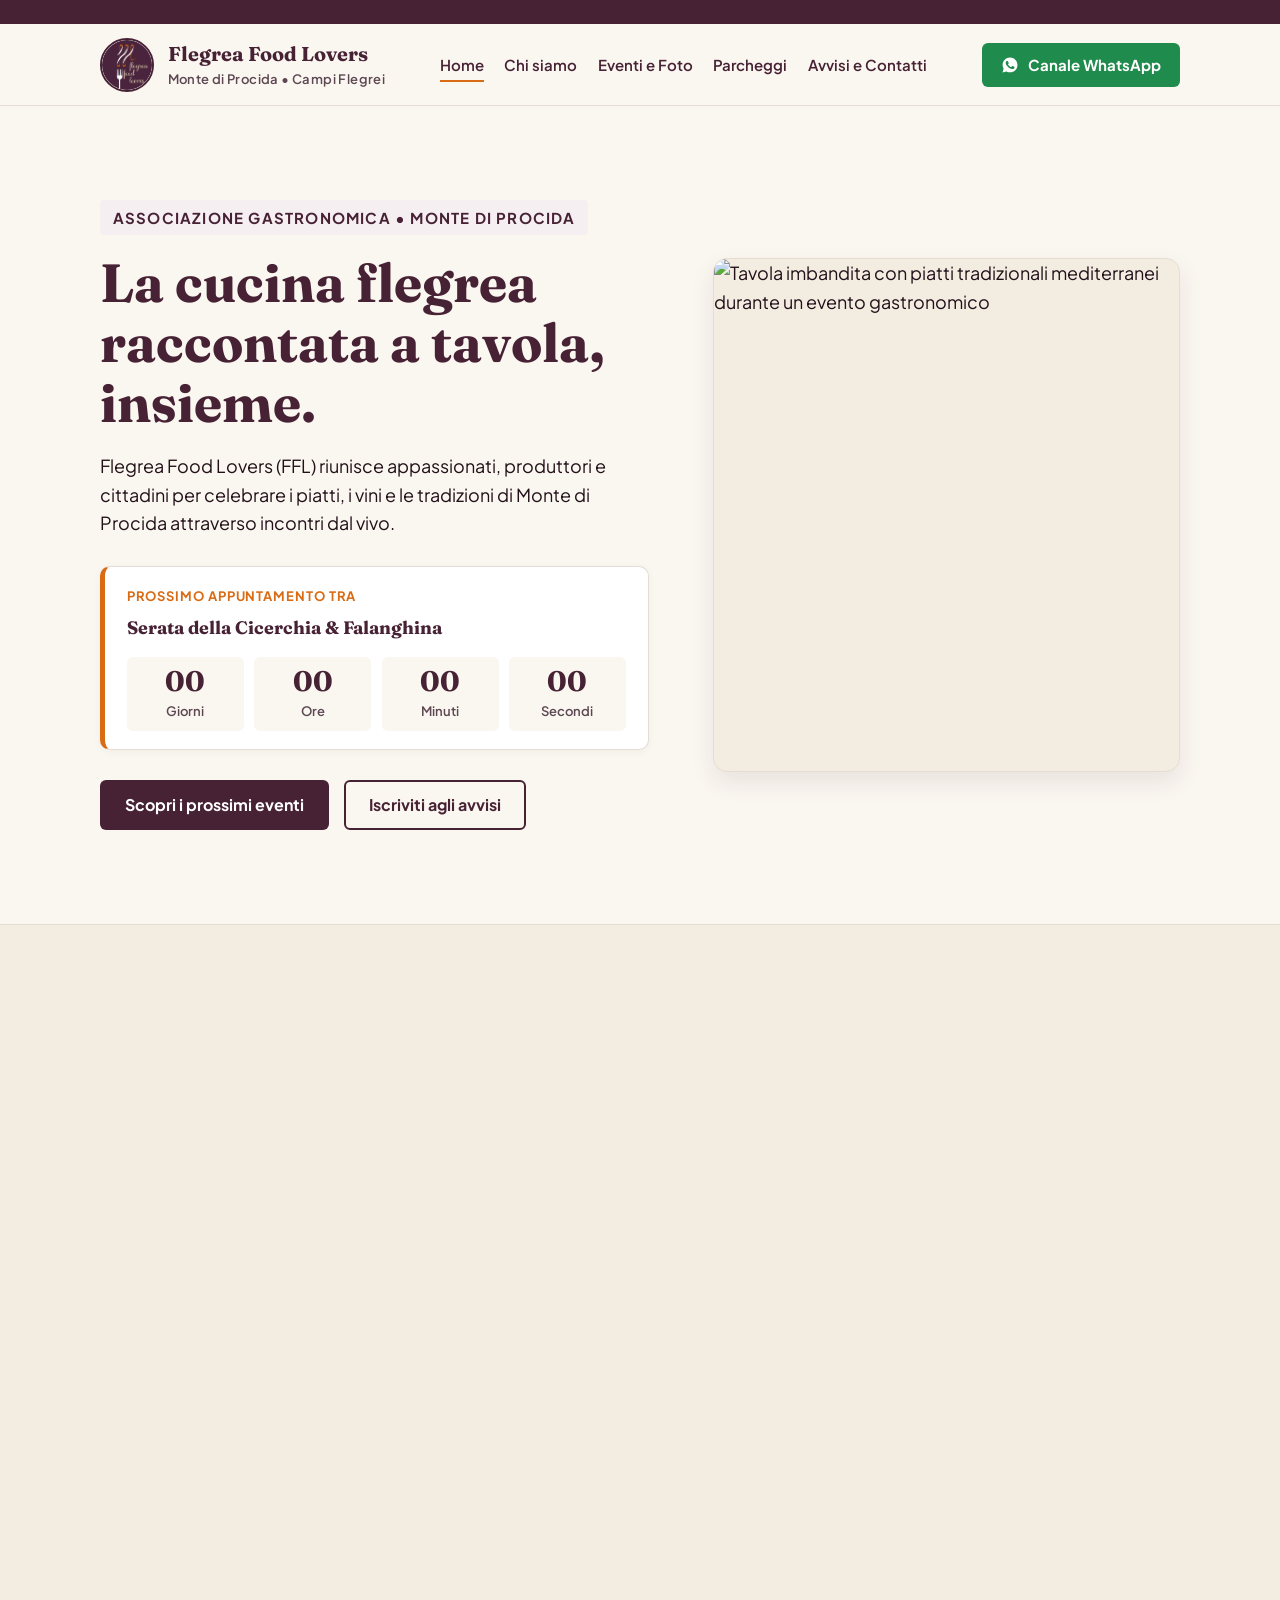
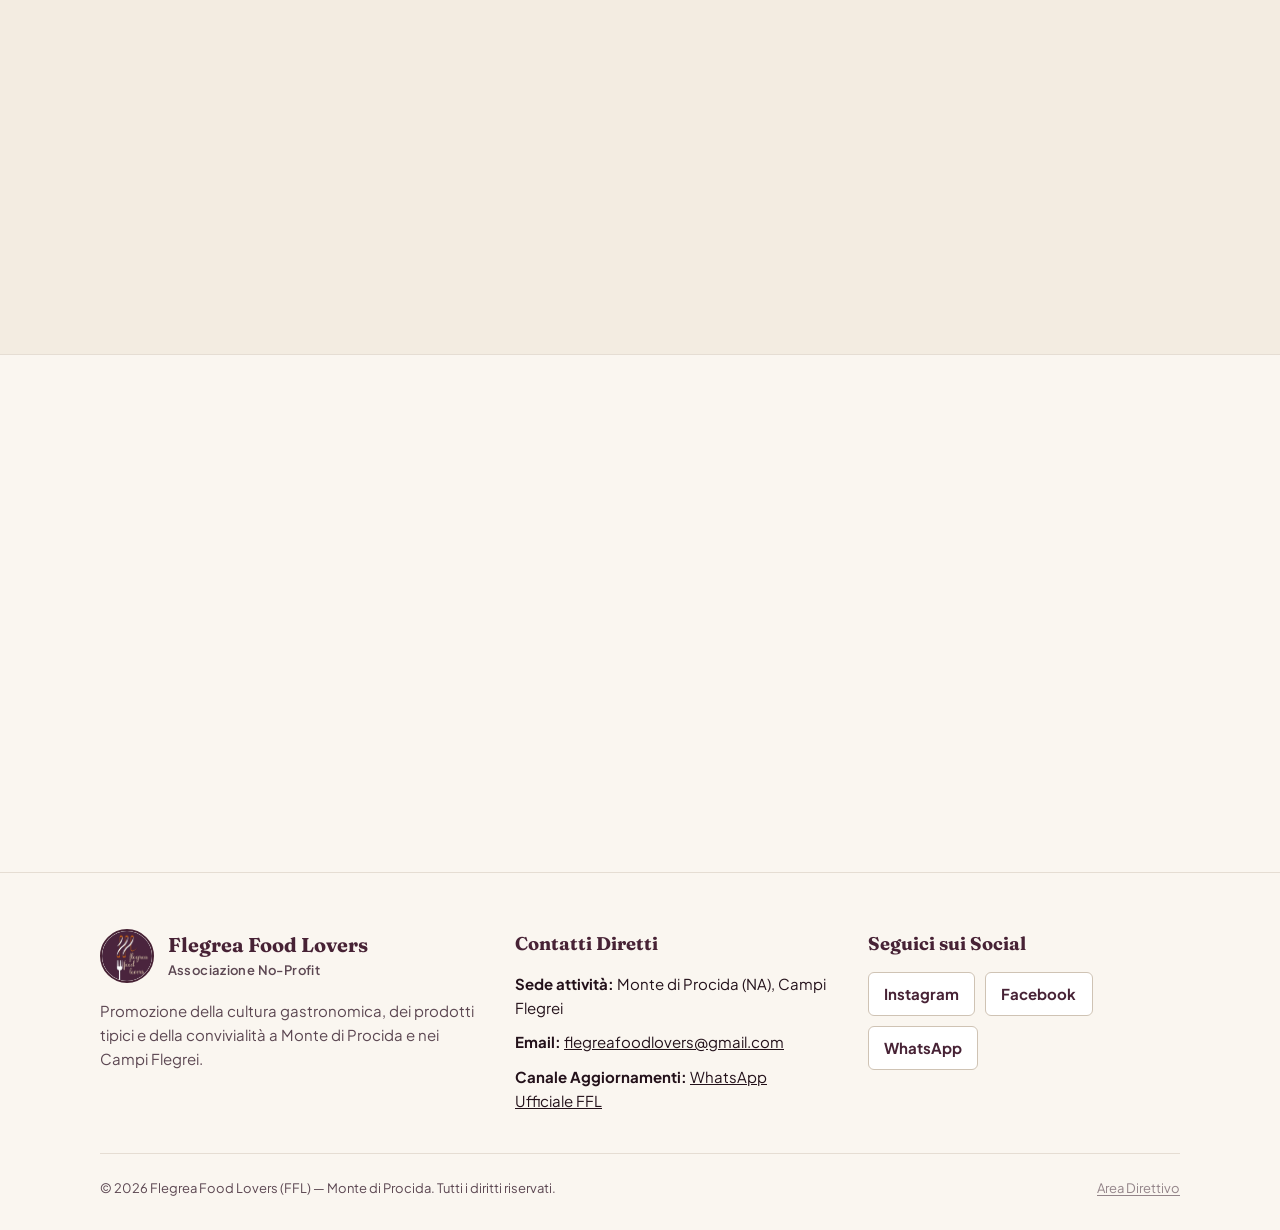
==== commit ea82c40c: "m" ====
--- a/index.html
+++ b/index.html
@@ -28,11 +28,7 @@
   <div class="urgent-bar" id="urgentBanner" role="region" aria-label="Avviso importante">
     <div class="wrap urgent-bar__inner">
       <div class="urgent-bar__content">
-        <span class="urgent-bar__badge">Avviso</span>
-        <p id="urgentBannerText">
-          Aggiornamento programma: aperte le adesioni per la serata degustazione di sabato al Belvedere.
-          <a href="avvisi.html" class="urgent-bar__link">Leggi dettagli</a>
-        </p>
+
       </div>
     </div>
   </div>
@@ -347,8 +343,8 @@
             <li><strong>Sede attività:</strong> Monte di Procida (NA), Campi Flegrei</li>
             <li>
               <strong>Email:</strong>
-              <a href="mailto:info@flegreafoodlovers.example" style="text-decoration: underline;">
-                info@flegreafoodlovers.example
+              <a href="mailto:flegreafoodlovers@gmail.com" style="text-decoration: underline;">
+                flegreafoodlovers@gmail.com
               </a>
             </li>
             <li>
--- a/css/style.css
+++ b/css/style.css
@@ -158,15 +158,16 @@
 .nav-desktop {
   display: flex;
   align-items: center;
-  gap: 2rem;
+  gap: clamp(0.95rem, 1.6vw, 1.5rem);
 }
 
 .nav-link {
   position: relative;
   font-weight: 600;
-  font-size: 1rem;
+  font-size: 0.9375rem;
   color: var(--color-primary);
   padding-block: 0.35rem;
+  white-space: nowrap;
 }
 
 /* Sottolineatura fluida su hover */
@@ -1623,11 +1624,18 @@
   opacity: 1;
 }
 
-.poster-lightbox__close {
+.poster-lightbox__topbar {
   position: fixed;
   top: 1rem;
   right: 1rem;
   z-index: 5;
+  display: flex;
+  align-items: center;
+  gap: 0.65rem;
+  flex-wrap: wrap;
+}
+
+.poster-lightbox__close {
   display: inline-flex;
   align-items: center;
   gap: 0.4rem;
@@ -1641,6 +1649,39 @@
   font-weight: 700;
   cursor: pointer;
   box-shadow: 0 4px 12px rgba(0, 0, 0, 0.3);
+}
+
+.event-modal__gallery {
+  margin-top: 1.25rem;
+}
+
+.event-modal__gallery-grid {
+  display: grid;
+  grid-template-columns: repeat(auto-fill, minmax(110px, 1fr));
+  gap: 0.65rem;
+}
+
+.event-modal__gallery-item {
+  padding: 0;
+  border: 1px solid var(--color-border);
+  border-radius: var(--radius-sm);
+  overflow: hidden;
+  background-color: var(--color-bg);
+  aspect-ratio: 1 / 1;
+  cursor: zoom-in;
+  transition: transform var(--duration-fast) ease, box-shadow var(--duration-fast) ease;
+}
+
+.event-modal__gallery-item:hover {
+  transform: translateY(-2px);
+  box-shadow: var(--shadow-sm);
+}
+
+.event-modal__gallery-item img {
+  width: 100%;
+  height: 100%;
+  object-fit: cover;
+  display: block;
 }
 
 .poster-lightbox__img {
